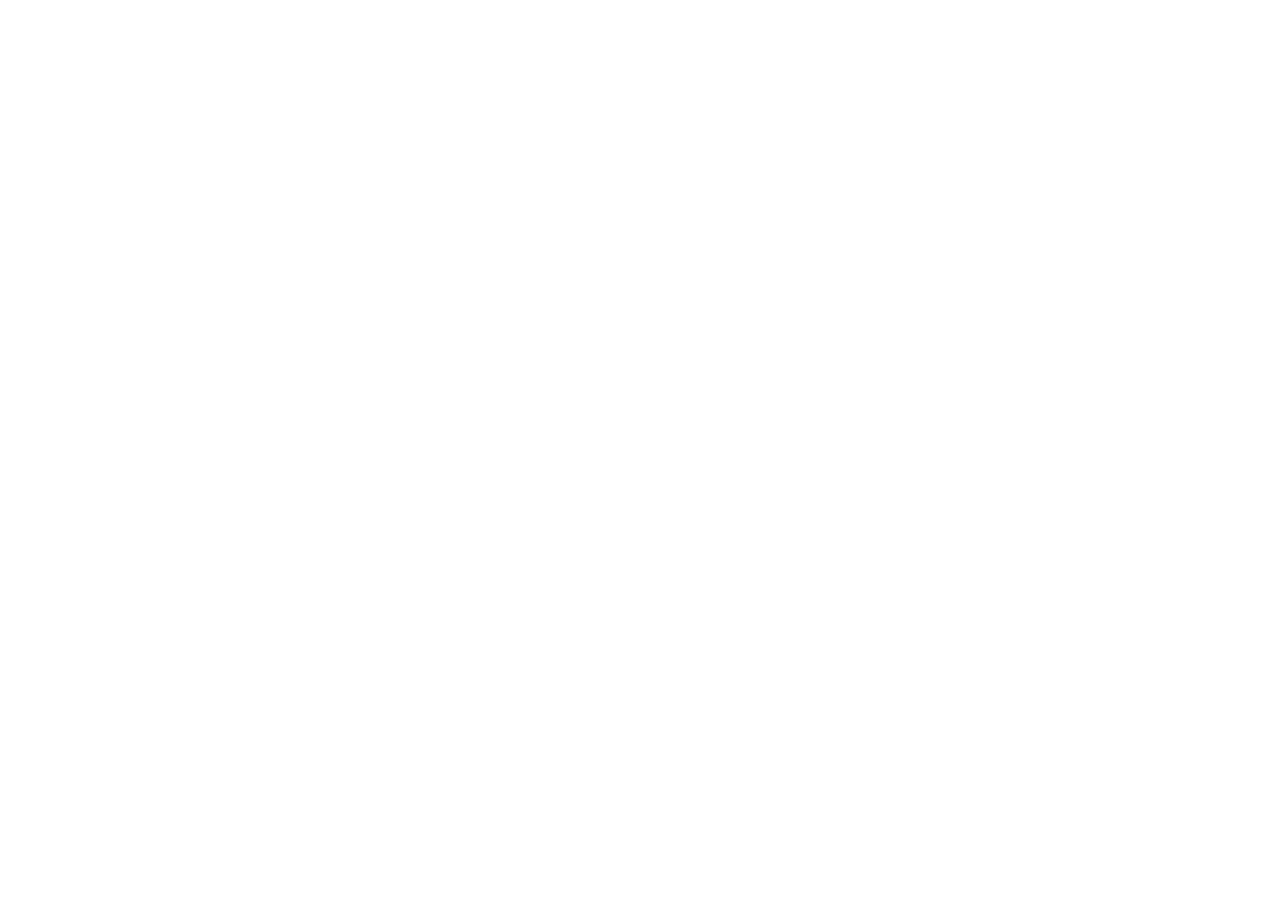
==== index.html @ e93fd4aa "Initial commit" ====
<!DOCTYPE html>
<html lang="en">
<head>
    <meta charset="UTF-8">
    <meta name="viewport" content="width=device-width, initial-scale=1.0">
    <title>My Team</title>
    <link rel="stylesheet" href="./css/main.css">
</head>
<body>
    <header class="site-header">
        <div class="container">
            <div class="site-header__inner">

            </div>
        </div>
    </header>
    <main class="site-main">
        <section class="site-main__hero hero">
            <div class="container">
                <div class="hero__inner">

                </div>
            </div>
        </section>
        <section class="site-main__service service">
            <div class="container">
                <div class="service__inner">

                </div>
            </div>
        </section>
        <section class="site-main__feedback feedback">
            <div class="container">
                <div class="feedback__inner"></div>
            </div>
        </section>
        <section class="site-main__follow follow">
            <div class="container">
                <div class="follow__inner">

                </div>
            </div>
        </section>
    </main>
    <footer class="site-footer">
        <div class="container">
            <div class="site-footer__inner">
                
            </div>
        </div>
    </footer>
</body>
</html>
---- css/main.css ----
/*! normalize.css v8.0.1 | MIT License | github.com/necolas/normalize.css */
/* Document
   ========================================================================== */
/**
 * 1. Correct the line height in all browsers.
 * 2. Prevent adjustments of font size after orientation changes in iOS.
 */
html {
  line-height: 1.15; /* 1 */
  -webkit-text-size-adjust: 100%; /* 2 */
}

/* Sections
   ========================================================================== */
/**
 * Remove the margin in all browsers.
 */
body {
  margin: 0;
}

/**
 * Render the `main` element consistently in IE.
 */
main {
  display: block;
}

/**
 * Correct the font size and margin on `h1` elements within `section` and
 * `article` contexts in Chrome, Firefox, and Safari.
 */
h1 {
  font-size: 2em;
  margin: 0.67em 0;
}

/* Grouping content
   ========================================================================== */
/**
 * 1. Add the correct box sizing in Firefox.
 * 2. Show the overflow in Edge and IE.
 */
hr {
  box-sizing: content-box; /* 1 */
  height: 0; /* 1 */
  overflow: visible; /* 2 */
}

/**
 * 1. Correct the inheritance and scaling of font size in all browsers.
 * 2. Correct the odd `em` font sizing in all browsers.
 */
pre {
  font-family: monospace, monospace; /* 1 */
  font-size: 1em; /* 2 */
}

/* Text-level semantics
   ========================================================================== */
/**
 * Remove the gray background on active links in IE 10.
 */
a {
  background-color: transparent;
}

/**
 * 1. Remove the bottom border in Chrome 57-
 * 2. Add the correct text decoration in Chrome, Edge, IE, Opera, and Safari.
 */
abbr[title] {
  border-bottom: none; /* 1 */
  text-decoration: underline; /* 2 */
  -webkit-text-decoration: underline dotted;
          text-decoration: underline dotted; /* 2 */
}

/**
 * Add the correct font weight in Chrome, Edge, and Safari.
 */
b,
strong {
  font-weight: bolder;
}

/**
 * 1. Correct the inheritance and scaling of font size in all browsers.
 * 2. Correct the odd `em` font sizing in all browsers.
 */
code,
kbd,
samp {
  font-family: monospace, monospace; /* 1 */
  font-size: 1em; /* 2 */
}

/**
 * Add the correct font size in all browsers.
 */
small {
  font-size: 80%;
}

/**
 * Prevent `sub` and `sup` elements from affecting the line height in
 * all browsers.
 */
sub,
sup {
  font-size: 75%;
  line-height: 0;
  position: relative;
  vertical-align: baseline;
}

sub {
  bottom: -0.25em;
}

sup {
  top: -0.5em;
}

/* Embedded content
   ========================================================================== */
/**
 * Remove the border on images inside links in IE 10.
 */
img {
  border-style: none;
}

/* Forms
   ========================================================================== */
/**
 * 1. Change the font styles in all browsers.
 * 2. Remove the margin in Firefox and Safari.
 */
button,
input,
optgroup,
select,
textarea {
  font-family: inherit; /* 1 */
  font-size: 100%; /* 1 */
  line-height: 1.15; /* 1 */
  margin: 0; /* 2 */
}

/**
 * Show the overflow in IE.
 * 1. Show the overflow in Edge.
 */
button,
input { /* 1 */
  overflow: visible;
}

/**
 * Remove the inheritance of text transform in Edge, Firefox, and IE.
 * 1. Remove the inheritance of text transform in Firefox.
 */
button,
select { /* 1 */
  text-transform: none;
}

/**
 * Correct the inability to style clickable types in iOS and Safari.
 */
button,
[type=button],
[type=reset],
[type=submit] {
  -webkit-appearance: button;
}

/**
 * Remove the inner border and padding in Firefox.
 */
button::-moz-focus-inner,
[type=button]::-moz-focus-inner,
[type=reset]::-moz-focus-inner,
[type=submit]::-moz-focus-inner {
  border-style: none;
  padding: 0;
}

/**
 * Restore the focus styles unset by the previous rule.
 */
button:-moz-focusring,
[type=button]:-moz-focusring,
[type=reset]:-moz-focusring,
[type=submit]:-moz-focusring {
  outline: 1px dotted ButtonText;
}

/**
 * Correct the padding in Firefox.
 */
fieldset {
  padding: 0.35em 0.75em 0.625em;
}

/**
 * 1. Correct the text wrapping in Edge and IE.
 * 2. Correct the color inheritance from `fieldset` elements in IE.
 * 3. Remove the padding so developers are not caught out when they zero out
 *    `fieldset` elements in all browsers.
 */
legend {
  box-sizing: border-box; /* 1 */
  color: inherit; /* 2 */
  display: table; /* 1 */
  max-width: 100%; /* 1 */
  padding: 0; /* 3 */
  white-space: normal; /* 1 */
}

/**
 * Add the correct vertical alignment in Chrome, Firefox, and Opera.
 */
progress {
  vertical-align: baseline;
}

/**
 * Remove the default vertical scrollbar in IE 10+.
 */
textarea {
  overflow: auto;
}

/**
 * 1. Add the correct box sizing in IE 10.
 * 2. Remove the padding in IE 10.
 */
[type=checkbox],
[type=radio] {
  box-sizing: border-box; /* 1 */
  padding: 0; /* 2 */
}

/**
 * Correct the cursor style of increment and decrement buttons in Chrome.
 */
[type=number]::-webkit-inner-spin-button,
[type=number]::-webkit-outer-spin-button {
  height: auto;
}

/**
 * 1. Correct the odd appearance in Chrome and Safari.
 * 2. Correct the outline style in Safari.
 */
[type=search] {
  -webkit-appearance: textfield; /* 1 */
  outline-offset: -2px; /* 2 */
}

/**
 * Remove the inner padding in Chrome and Safari on macOS.
 */
[type=search]::-webkit-search-decoration {
  -webkit-appearance: none;
}

/**
 * 1. Correct the inability to style clickable types in iOS and Safari.
 * 2. Change font properties to `inherit` in Safari.
 */
::-webkit-file-upload-button {
  -webkit-appearance: button; /* 1 */
  font: inherit; /* 2 */
}

/* Interactive
   ========================================================================== */
/*
 * Add the correct display in Edge, IE 10+, and Firefox.
 */
details {
  display: block;
}

/*
 * Add the correct display in all browsers.
 */
summary {
  display: list-item;
}

/* Misc
   ========================================================================== */
/**
 * Add the correct display in IE 10+.
 */
template {
  display: none;
}

/**
 * Add the correct display in IE 10.
 */
[hidden] {
  display: none;
}

:root {
  --main-text-color: #fff;
}

@font-face {
  font-family: "Livvic", "Arial", sans-serif;
  font-weight: 500;
  font-display: swap;
  src: url("../fonts/livvic-v14-latin-500.woff2") format("woff2"), url("../fonts/livvic-v14-latin-500.woff") format("woff");
}
@font-face {
  font-family: "Livvic", "Arial", sans-serif;
  font-weight: 600;
  font-display: swap;
  src: url("../fonts/livvic-v14-latin-600.woff2") format("woff2"), url("../fonts/livvic-v14-latin-600.woff") format("woff");
}
@font-face {
  font-family: "Livvic", "Arial", sans-serif;
  font-weight: 700;
  font-display: swap;
  src: url("../fonts/livvic-v14-latin-700.woff2") format("woff2"), url("../fonts/livvic-v14-latin-700.woff") format("woff");
}
* {
  box-sizing: border-box;
}

html {
  height: 100%;
}

body {
  display: flex;
  flex-direction: column;
  height: 100%;
  margin: 0;
}

.site-main {
  flex-grow: 1;
}

.container {
  max-width: 1150px;
  width: 100%;
  margin: 0 auto;
  padding: 0 20px;
}

.visually-hidden {
  clip: rect(0 0 0 0);
  -webkit-clip-path: inset(50%);
          clip-path: inset(50%);
  height: 1px;
  overflow: hidden;
  position: absolute;
  white-space: nowrap;
  width: 1px;
}/*# sourceMappingURL=main.css.map */
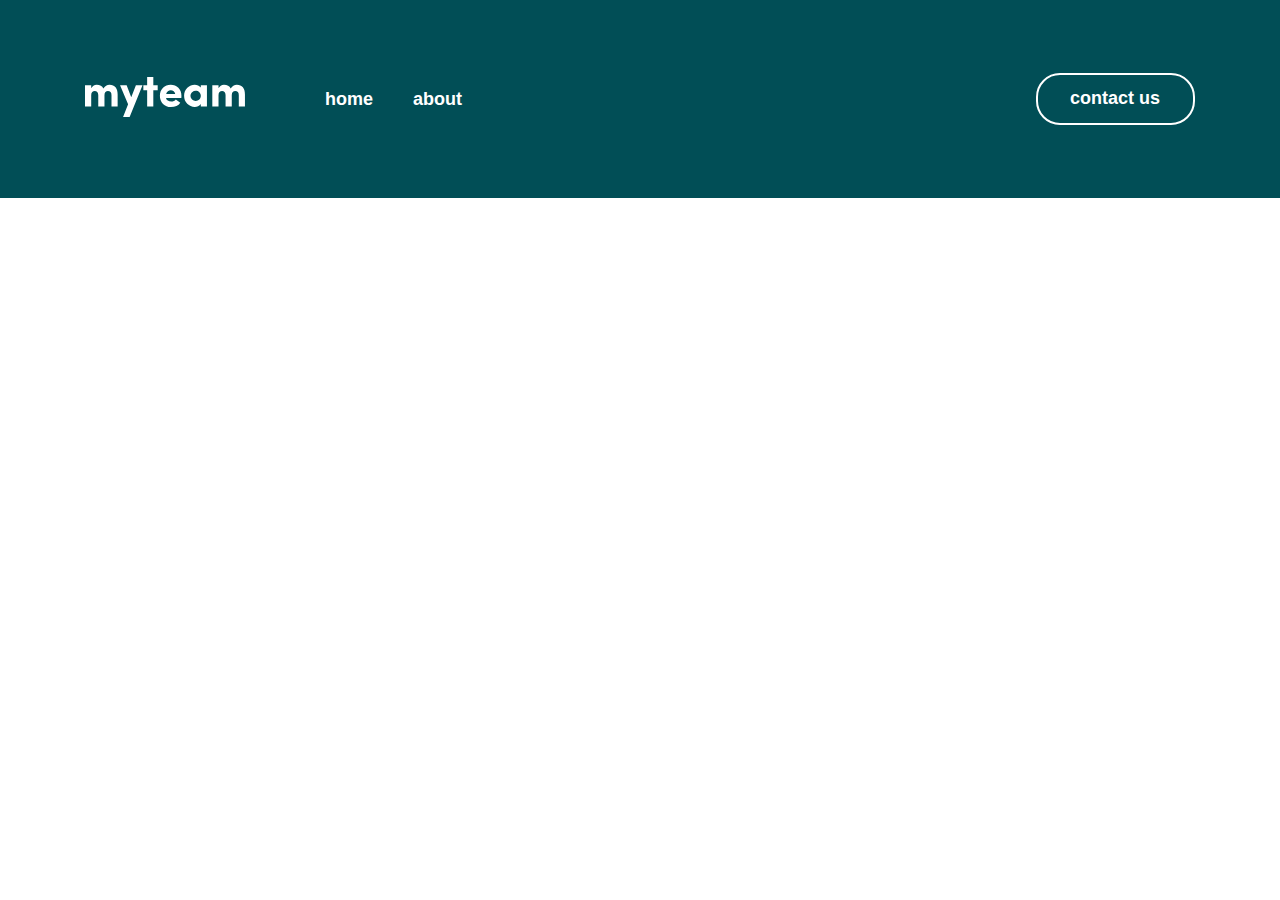
==== commit 0295ca99: "Add header section" ====
--- a/index.html
+++ b/index.html
@@ -10,7 +10,20 @@
     <header class="site-header">
         <div class="container">
             <div class="site-header__inner">
-
+                <a href="#" class="logo-link">
+                    <img src="./images/myteam-logo.svg" alt="My Team Logo" class="logo-img" width="160" height="40">
+                </a>
+                <nav class="site-header__nav nav">
+                    <ul class="nav__list">
+                        <li class="nav__item">
+                            <a class="nav__link" href="#">home</a>
+                        </li>
+                        <li class="nav__item">
+                            <a class="nav__link" href="#">about</a>
+                        </li>
+                    </ul>
+                </nav>
+                <a href="#" class="site-header__join-link">contact us</a>
             </div>
         </div>
     </header>
@@ -45,7 +58,7 @@
     <footer class="site-footer">
         <div class="container">
             <div class="site-footer__inner">
-                
+
             </div>
         </div>
     </footer>
--- a/css/main.css
+++ b/css/main.css
@@ -343,6 +343,7 @@
   flex-direction: column;
   height: 100%;
   margin: 0;
+  font-family: "Livvic", "Arial", sans-serif;
 }
 
 .site-main {
@@ -365,4 +366,81 @@
   position: absolute;
   white-space: nowrap;
   width: 1px;
+}
+
+.site-header {
+  padding-top: 73px;
+  padding-bottom: 73px;
+  background-color: #014e56;
+}
+
+.site-header__inner {
+  display: flex;
+  flex-direction: row;
+  align-items: center;
+}
+
+.logo-link {
+  display: inline-block;
+  margin-right: 80px;
+  transition: color 0.5s ease;
+}
+
+.logo-link:active {
+  opacity: 0.25;
+}
+
+.nav__list {
+  display: flex;
+  flex-direction: row;
+  align-items: center;
+  -moz-column-gap: 40px;
+       column-gap: 40px;
+  margin-top: 0;
+  margin-bottom: 0;
+  padding-left: 0;
+  list-style-type: none;
+}
+
+.nav__link {
+  color: var(--main-text-color);
+  font-size: 18px;
+  font-weight: 600;
+  line-height: 28px;
+  text-decoration: none;
+  transition: color 0.5s ease;
+}
+
+.nav__link:hover {
+  color: #f67e7e;
+}
+
+.nav__link:active {
+  color: #f67e7e;
+  opacity: 0.25;
+}
+
+.site-header__join-link {
+  padding: 9px 33px 11px 32px;
+  border-radius: 24px;
+  border: 2px solid var(--main-text-color);
+  text-decoration: none;
+  display: inline-block;
+  margin-left: auto;
+  color: var(--main-text-color);
+  font-weight: 600;
+  font-size: 18px;
+  line-height: 28px;
+  transition: all 0.5s ease;
+}
+
+.site-header__join-link:hover {
+  color: #002529;
+  background-color: #fff;
+}
+
+.site-header__join-link:active {
+  color: #fff;
+  background-color: transparent;
+  opacity: 0.25;
 }/*# sourceMappingURL=main.css.map */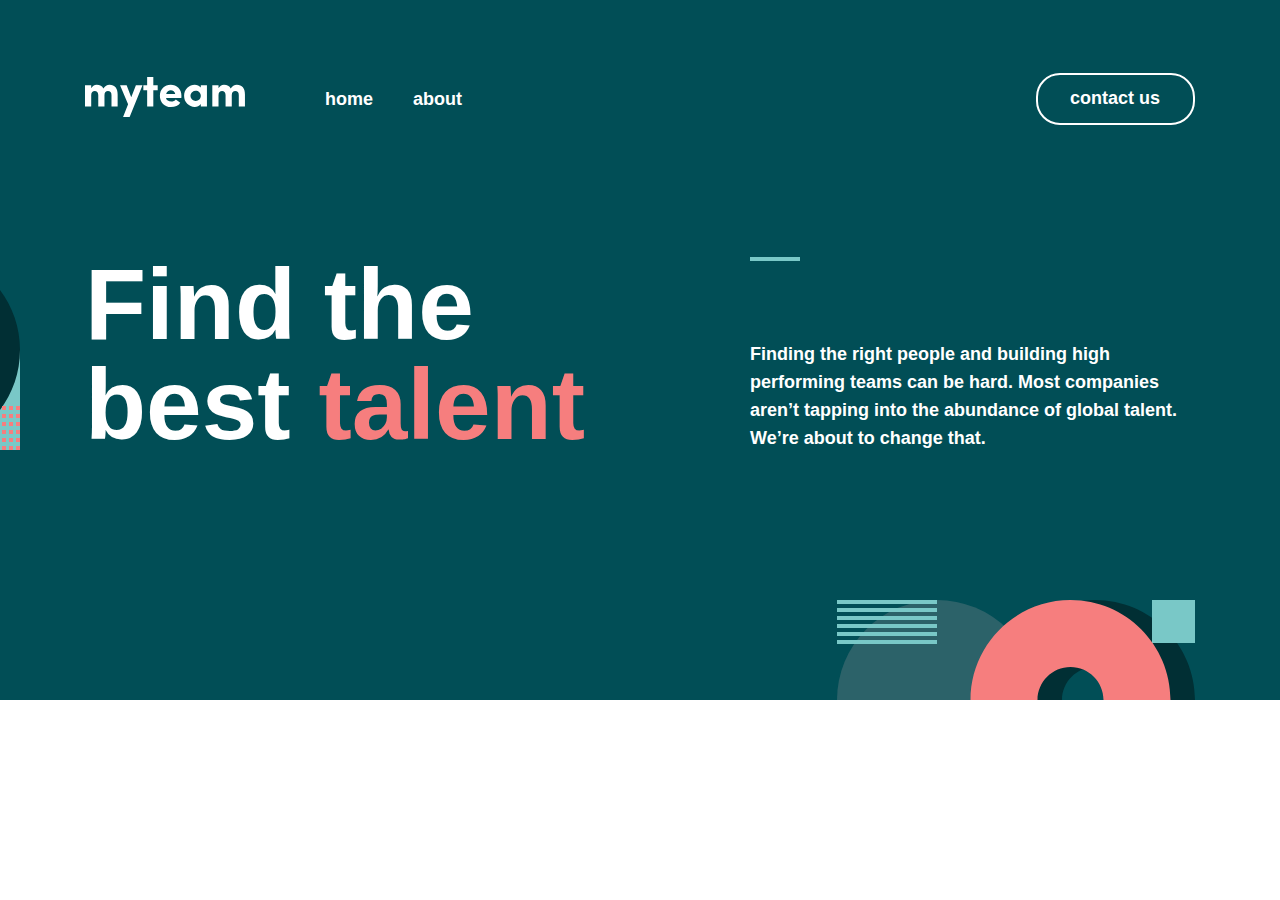
==== commit fece9692: "Add hero section" ====
--- a/index.html
+++ b/index.html
@@ -31,7 +31,8 @@
         <section class="site-main__hero hero">
             <div class="container">
                 <div class="hero__inner">
-
+                    <h1 class="hero__title">Find the best <span class="hero__title-span">talent</span></h1>
+                    <p class="hero__text">Finding the right people and building high performing teams can be hard. Most companies aren’t tapping into the abundance of global talent. We’re about to change that.</p>
                 </div>
             </div>
         </section>
--- a/css/main.css
+++ b/css/main.css
@@ -443,4 +443,56 @@
   color: #fff;
   background-color: transparent;
   opacity: 0.25;
+}
+
+.hero {
+  background-image: url("../images/hero-bg.svg");
+  background-position: top -198px center;
+  background-repeat: no-repeat;
+  padding-top: 56px;
+  padding-bottom: 250px;
+}
+
+.hero__inner {
+  display: flex;
+  flex-direction: row;
+  justify-content: space-between;
+  align-items: center;
+}
+
+.hero__title {
+  width: 620px;
+  margin-top: 0;
+  margin-bottom: 0;
+  font-weight: 700;
+  font-size: 100px;
+  line-height: 100px;
+  color: var(--main-text-color);
+}
+
+.hero__title-span {
+  color: #f67e7e;
+}
+
+.hero__text {
+  display: flex;
+  flex-direction: column;
+  row-gap: 79px;
+  width: 445px;
+  margin-top: 0;
+  margin-bottom: 0;
+  color: var(--main-text-color);
+  font-weight: 600;
+  font-size: 18px;
+  line-height: 28px;
+}
+
+.hero__text::before {
+  display: inline-block;
+  margin-top: 0;
+  margin-bottom: 0;
+  width: 50px;
+  height: 4px;
+  background-color: #79c8c7;
+  content: "";
 }/*# sourceMappingURL=main.css.map */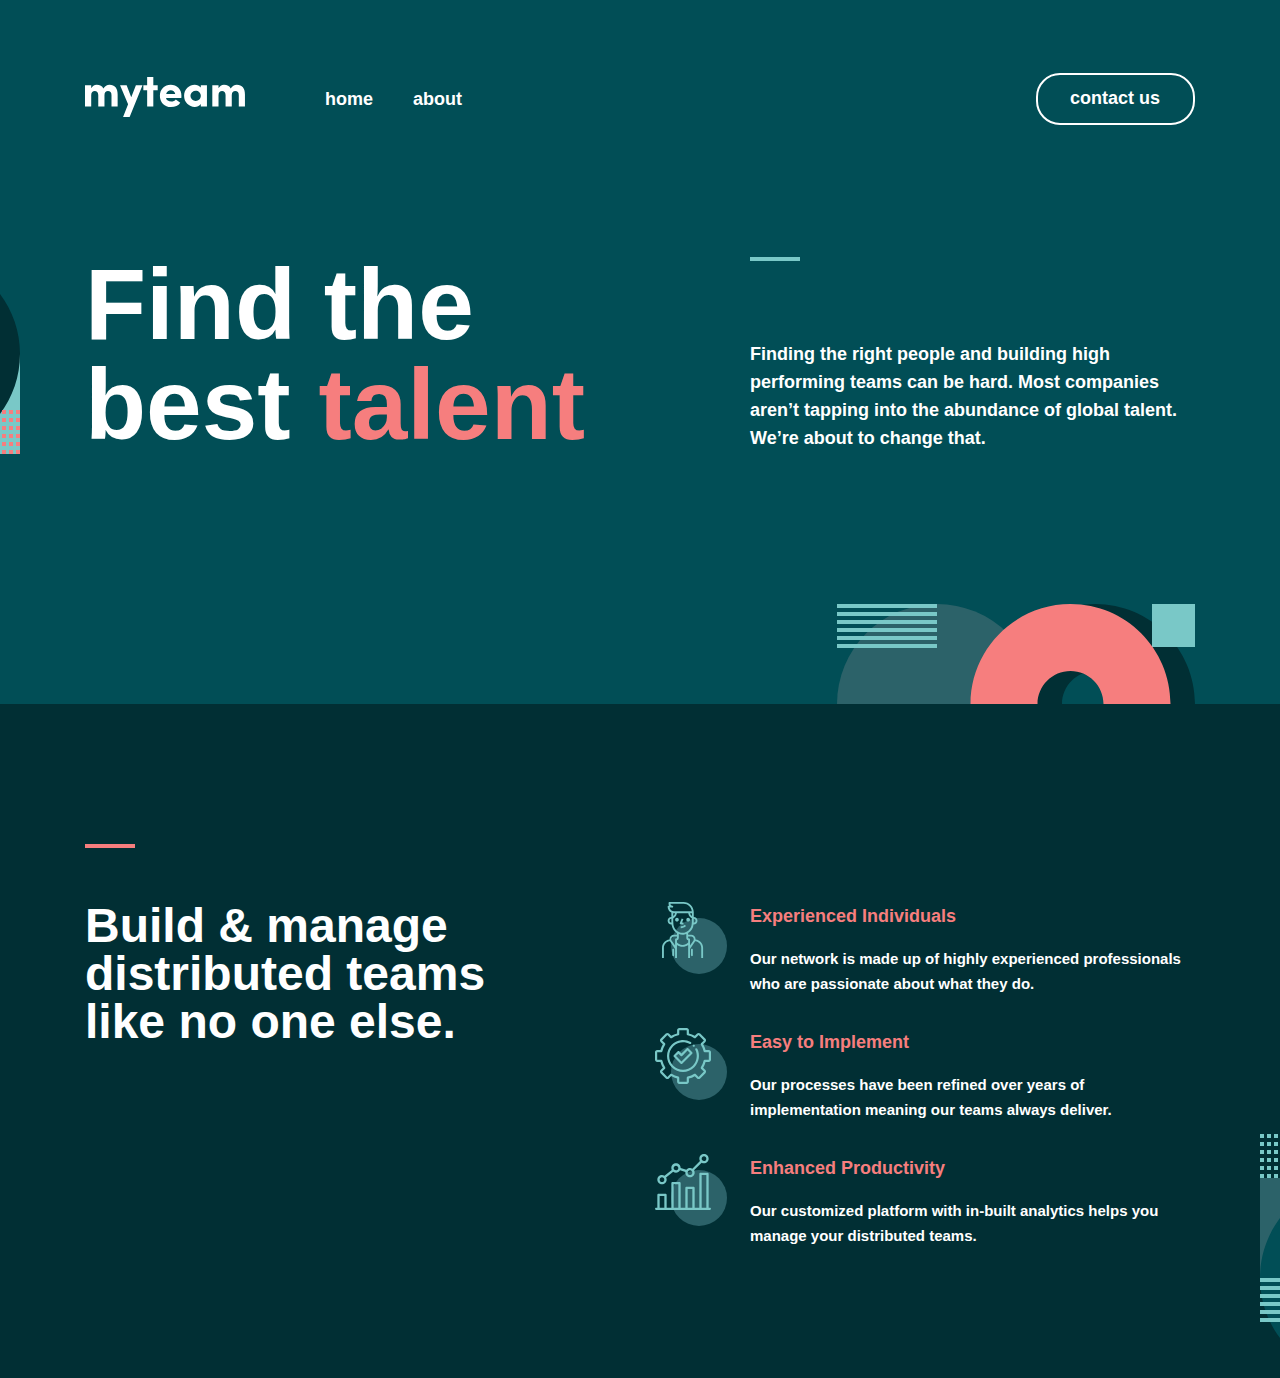
==== commit 73c33073: "Add service section" ====
--- a/index.html
+++ b/index.html
@@ -38,8 +38,32 @@
         </section>
         <section class="site-main__service service">
             <div class="container">
-                <div class="service__inner">
-
+                <div class="service__wrapper">
+                    <div class="service__inner">
+                        <div class="service__title-wrapper">
+                            <h2 class="service__title">Build & manage distributed teams like no one else.</h2>
+                        </div>
+                        <ol class="service__list">
+                            <li class="service__item">
+                                <div class="service__subitem subitem">
+                                    <h3 class="subitem__title">Experienced Individuals</h3>
+                                    <p class="subitem__text">Our network is made up of highly experienced professionals who are passionate about what they do.</p>
+                                </div>
+                            </li>
+                            <li class="service__item">
+                                <div class="service__subitem subitem">
+                                    <h3 class="subitem__title">Easy to Implement</h3>
+                                    <p class="subitem__text">Our processes have been refined over years of implementation meaning our teams always deliver.</p>
+                                </div>
+                            </li>
+                            <li class="service__item">
+                                <div class="service__subitem subitem">
+                                    <h3 class="subitem__title">Enhanced Productivity</h3>
+                                    <p class="subitem__text">Our customized platform with in-built analytics helps you manage your distributed teams.</p>
+                                </div>
+                            </li>
+                        </ol>
+                    </div>
                 </div>
             </div>
         </section>
--- a/css/main.css
+++ b/css/main.css
@@ -447,7 +447,7 @@
 
 .hero {
   background-image: url("../images/hero-bg.svg");
-  background-position: top -198px center;
+  background-position: top -194px center;
   background-repeat: no-repeat;
   padding-top: 56px;
   padding-bottom: 250px;
@@ -489,10 +489,109 @@
 
 .hero__text::before {
   display: inline-block;
-  margin-top: 0;
-  margin-bottom: 0;
   width: 50px;
   height: 4px;
   background-color: #79c8c7;
   content: "";
+}
+
+.site-main__service {
+  padding-top: 140px;
+  padding-bottom: 130px;
+  background-image: url("../../images/service-bg.svg");
+  background-position: top -10px center;
+  background-repeat: no-repeat;
+}
+
+.service__wrapper {
+  display: flex;
+  flex-direction: column;
+  row-gap: 54px;
+}
+
+.service__wrapper::before {
+  display: inline-block;
+  width: 50px;
+  height: 4px;
+  background-color: #f67e7e;
+  content: "";
+}
+
+.service__inner {
+  display: flex;
+  flex-direction: row;
+  justify-content: space-between;
+}
+
+.service__title-wrapper {
+  width: 445px;
+}
+
+.service__title {
+  display: flex;
+  flex-direction: column;
+  row-gap: 54px;
+  margin-top: 0;
+  margin-bottom: 0;
+  color: var(--main-text-color);
+  font-weight: 700;
+  font-size: 48px;
+  line-height: 48px;
+}
+
+.service__list {
+  width: 540px;
+  margin-top: 0;
+  margin-bottom: 0;
+  padding-left: 0;
+  list-style-type: none;
+}
+
+.service__item {
+  display: flex;
+  -moz-column-gap: 23px;
+       column-gap: 23px;
+  margin-bottom: 32px;
+}
+
+.service__item::before {
+  background-image: url("../../images/service1.svg");
+  width: 72px;
+  height: 72px;
+  content: "";
+}
+
+.service__item:nth-child(2):before {
+  background-image: url("../../images/service2.svg");
+}
+
+.service__item:nth-child(3):before {
+  background-image: url("../../images/service3.svg");
+}
+
+.service__item:last-child {
+  margin-bottom: 0;
+}
+
+.subitem {
+  width: 445px;
+}
+
+.subitem__title {
+  margin-top: 0;
+  margin-bottom: 0;
+  margin-bottom: 16px;
+  color: #f67e7e;
+  font-weight: 700;
+  font-size: 18px;
+  line-height: 28px;
+}
+
+.subitem__text {
+  margin-top: 0;
+  margin-bottom: 0;
+  color: var(--main-text-color);
+  font-weight: 600;
+  font-size: 15px;
+  line-height: 25px;
 }/*# sourceMappingURL=main.css.map */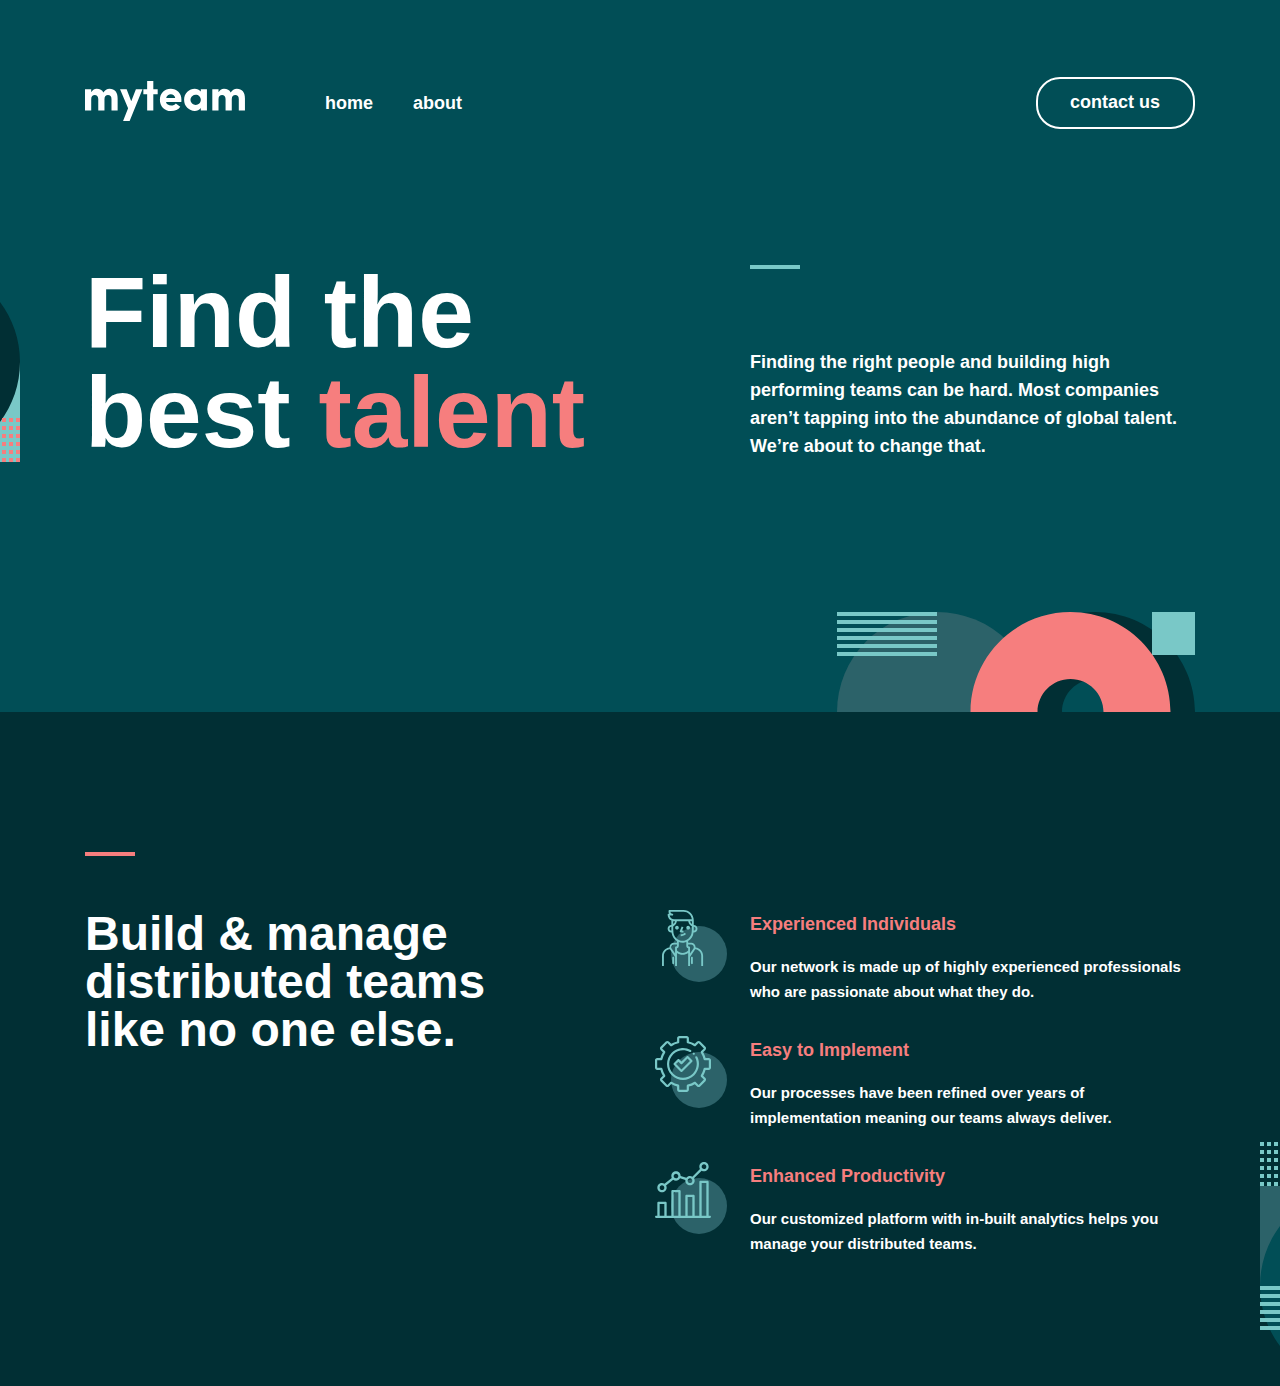
==== commit 7ea31ec0: "Add About Page and Add about section" ====
--- a/index.html
+++ b/index.html
@@ -10,16 +10,16 @@
     <header class="site-header">
         <div class="container">
             <div class="site-header__inner">
-                <a href="#" class="logo-link">
+                <a href="./index.html" class="logo-link">
                     <img src="./images/myteam-logo.svg" alt="My Team Logo" class="logo-img" width="160" height="40">
                 </a>
                 <nav class="site-header__nav nav">
                     <ul class="nav__list">
                         <li class="nav__item">
-                            <a class="nav__link" href="#">home</a>
+                            <a class="nav__link" href="./index.html">home</a>
                         </li>
                         <li class="nav__item">
-                            <a class="nav__link" href="#">about</a>
+                            <a class="nav__link" href="./about.html">about</a>
                         </li>
                     </ul>
                 </nav>
--- a/css/main.css
+++ b/css/main.css
@@ -369,8 +369,8 @@
 }
 
 .site-header {
-  padding-top: 73px;
-  padding-bottom: 73px;
+  padding-top: 77px;
+  padding-bottom: 77px;
   background-color: #014e56;
 }
 
@@ -594,4 +594,48 @@
   font-weight: 600;
   font-size: 15px;
   line-height: 25px;
+}
+
+.site-main__about {
+  padding-top: 47px;
+  padding-bottom: 120px;
+  background-image: url("../../images/Group 20.svg");
+  background-repeat: no-repeat;
+  background-position: top -194px center;
+}
+
+.about__inner {
+  display: flex;
+  justify-content: space-between;
+  align-items: start;
+}
+
+.about__title {
+  margin-top: 0;
+  margin-bottom: 0;
+  color: var(--main-text-color);
+  font-weight: 700;
+  font-size: 64px;
+  line-height: 100px;
+}
+
+.about__text {
+  display: flex;
+  flex-direction: column;
+  row-gap: 40px;
+  width: 730px;
+  margin-top: 0;
+  margin-bottom: 0;
+  color: var(--main-text-color);
+  font-weight: 600;
+  font-size: 18px;
+  line-height: 28px;
+}
+
+.about__text::before {
+  display: inline-block;
+  width: 50px;
+  height: 4px;
+  background-color: #f67e7e;
+  content: "";
 }/*# sourceMappingURL=main.css.map */